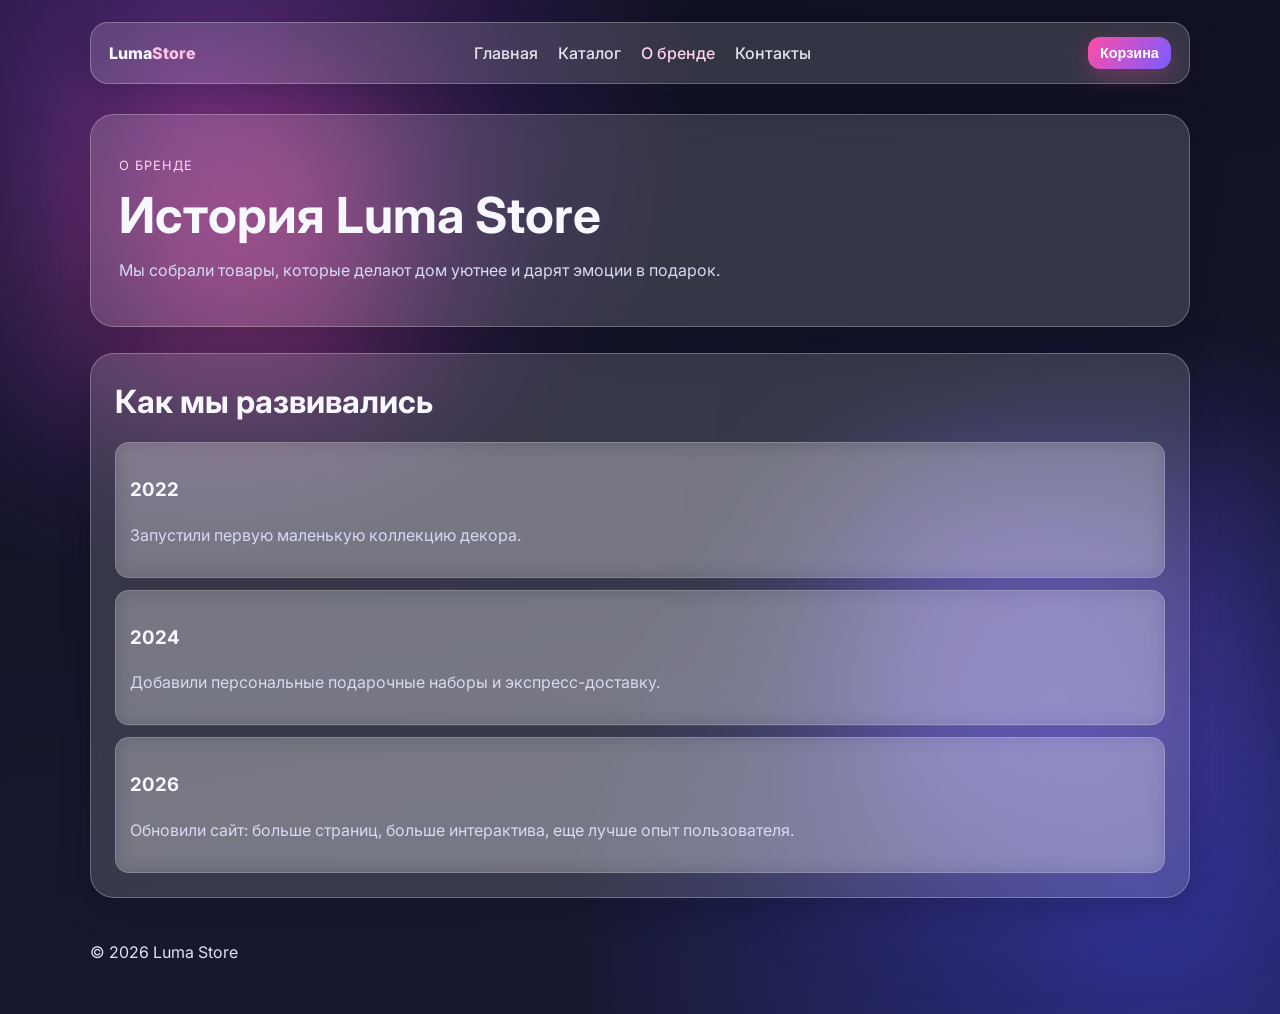
==== about.html @ 75762519 "Add files via upload" ====
<!doctype html>
<html lang="ru">
<head>
  <meta charset="UTF-8">
  <meta name="viewport" content="width=device-width, initial-scale=1.0">
  <meta name="description" content="О бренде Luma Store - философия, команда и ценности.">
  <title>Luma Store | О бренде</title>
  <link rel="preconnect" href="https://fonts.googleapis.com">
  <link rel="preconnect" href="https://fonts.gstatic.com" crossorigin>
  <link href="https://fonts.googleapis.com/css2?family=Inter:wght@400;500;700;800&display=swap" rel="stylesheet">
  <link rel="stylesheet" href="./styles.css">
</head>
<body>
  <a class="skip-link" href="#main-content">Перейти к контенту</a>
  <div class="bg-orb orb-1" aria-hidden="true"></div>
  <div class="bg-orb orb-2" aria-hidden="true"></div>

  <header class="container">
    <nav class="glass nav">
      <div class="logo">Luma<span>Store</span></div>
      <ul>
        <li><a href="./index.html">Главная</a></li>
        <li><a href="./catalog.html">Каталог</a></li>
        <li><a href="./about.html" aria-current="page">О бренде</a></li>
        <li><a href="./contacts.html">Контакты</a></li>
      </ul>
      <button class="btn btn-small magnetic">Корзина</button>
    </nav>
  </header>

  <main id="main-content" class="container">
    <section class="page-title glass reveal">
      <p class="overline">О бренде</p>
      <h1>История Luma Store</h1>
      <p class="muted">Мы собрали товары, которые делают дом уютнее и дарят эмоции в подарок.</p>
    </section>

    <section class="section glass reveal">
      <h2>Как мы развивались</h2>
      <div class="timeline">
        <article class="timeline-item glass-soft">
          <h3>2022</h3>
          <p class="muted">Запустили первую маленькую коллекцию декора.</p>
        </article>
        <article class="timeline-item glass-soft">
          <h3>2024</h3>
          <p class="muted">Добавили персональные подарочные наборы и экспресс-доставку.</p>
        </article>
        <article class="timeline-item glass-soft">
          <h3>2026</h3>
          <p class="muted">Обновили сайт: больше страниц, больше интерактива, еще лучше опыт пользователя.</p>
        </article>
      </div>
    </section>
  </main>

  <footer class="container footer">
    <p>© 2026 Luma Store</p>
  </footer>
  <script src="./app.js" defer></script>
</body>
</html>
---- styles.css ----
:root {
  --bg: #0f1021;
  --bg-2: #181a31;
  --glass: rgba(255, 255, 255, 0.15);
  --glass-strong: rgba(255, 255, 255, 0.2);
  --glass-border: rgba(255, 255, 255, 0.26);
  --text: #f7f7ff;
  --muted: #d8d9f3;
  --accent: #ff4da6;
  --accent-2: #7a5cff;
  --radius-xl: 24px;
  --radius-lg: 18px;
  --radius-md: 14px;
}

*,
*::before,
*::after { box-sizing: border-box; }

html, body { margin: 0; padding: 0; }

body {
  font-family: Inter, system-ui, -apple-system, Segoe UI, Roboto, sans-serif;
  color: var(--text);
  background:
    radial-gradient(circle at 15% 8%, #46266f 0%, rgba(70, 38, 111, 0) 35%),
    radial-gradient(circle at 90% 90%, #2e2f8d 0%, rgba(46, 47, 141, 0) 40%),
    linear-gradient(170deg, var(--bg) 0%, var(--bg-2) 100%);
  min-height: 100vh;
  line-height: 1.5;
  overflow-x: hidden;
}

.container {
  width: min(1100px, 92%);
  margin: 0 auto;
}

.skip-link {
  position: absolute;
  left: -999px;
}

.skip-link:focus {
  left: 10px;
  top: 10px;
  background: #fff;
  color: #111;
  padding: 8px 12px;
  border-radius: 8px;
}

.bg-orb {
  position: fixed;
  filter: blur(80px);
  z-index: -1;
  pointer-events: none;
  animation: floatOrb 9s ease-in-out infinite;
}

.orb-1 {
  width: 280px;
  height: 280px;
  top: 10%;
  left: 8%;
  background: rgba(255, 77, 166, 0.45);
}

.orb-2 {
  width: 340px;
  height: 340px;
  right: 6%;
  bottom: 8%;
  background: rgba(122, 92, 255, 0.4);
}

.glass {
  background: var(--glass);
  border: 1px solid var(--glass-border);
  backdrop-filter: blur(12px);
  -webkit-backdrop-filter: blur(12px);
  box-shadow: 0 10px 30px rgba(9, 11, 26, 0.25);
}

.glass-soft {
  background: var(--glass-strong);
  border: 1px solid rgba(255, 255, 255, 0.18);
  backdrop-filter: blur(9px);
  -webkit-backdrop-filter: blur(9px);
}

.nav {
  margin-top: 22px;
  padding: 14px 18px;
  border-radius: var(--radius-lg);
  display: flex;
  align-items: center;
  justify-content: space-between;
  gap: 20px;
  position: sticky;
  top: 12px;
  z-index: 20;
}

.logo {
  font-weight: 800;
}

.logo span {
  color: #ffc2e5;
}

.nav ul {
  list-style: none;
  display: flex;
  gap: 20px;
  margin: 0;
  padding: 0;
}

.nav a {
  color: var(--text);
  text-decoration: none;
  font-weight: 500;
  opacity: 0.9;
}

.nav a:hover,
.nav a[aria-current="page"] {
  opacity: 1;
  color: #ffd5ee;
}

.hero {
  margin-top: 24px;
  border-radius: var(--radius-xl);
  padding: 42px;
  display: grid;
  grid-template-columns: 1.4fr 0.8fr;
  gap: 20px;
  position: relative;
}

.overline {
  letter-spacing: .08em;
  text-transform: uppercase;
  font-size: .8rem;
  color: #ffd7ef;
}

h1 {
  font-size: clamp(1.9rem, 5vw, 3.1rem);
  line-height: 1.1;
  margin: 8px 0 14px;
}

h2 {
  margin: 0 0 8px;
  font-size: clamp(1.35rem, 3vw, 2rem);
}

.muted { color: var(--muted); }

.hero-actions {
  display: flex;
  gap: 12px;
  margin-top: 22px;
  flex-wrap: wrap;
}

.hero-card {
  border-radius: var(--radius-lg);
  padding: 20px;
  align-self: center;
  text-align: center;
}

.hero-card h2 {
  font-size: 2.2rem;
  margin: 4px 0;
}

.btn {
  border: 0;
  border-radius: 12px;
  padding: 11px 18px;
  color: #fff;
  text-decoration: none;
  font-weight: 700;
  background: linear-gradient(120deg, var(--accent), var(--accent-2));
  transition: transform .25s ease, box-shadow .25s ease, opacity .2s ease;
  box-shadow: 0 8px 24px rgba(255, 77, 166, 0.28);
  cursor: pointer;
  will-change: transform;
}

.btn:hover {
  transform: translateY(-2px);
}

.btn:active {
  transform: translateY(0);
  opacity: .9;
}

.btn-small {
  padding: 8px 12px;
  font-size: .9rem;
}

.btn-ghost {
  background: transparent;
  border: 1px solid rgba(255, 255, 255, .4);
  box-shadow: none;
}

.section {
  margin-top: 26px;
  padding: 24px;
  border-radius: var(--radius-xl);
}

.section-head {
  margin-bottom: 12px;
}

.grid {
  display: grid;
  gap: 14px;
  grid-template-columns: repeat(4, 1fr);
}

.grid-3 { grid-template-columns: repeat(3, 1fr); }

.card {
  border-radius: var(--radius-lg);
  padding: 14px;
  transition: transform .3s ease, border-color .3s ease;
}

.thumb {
  aspect-ratio: 4 / 3;
  border-radius: 12px;
  margin-bottom: 10px;
}

.thumb-1 { background: linear-gradient(145deg, #ff95cb, #925cff); }
.thumb-2 { background: linear-gradient(145deg, #95e4ff, #7a5cff); }
.thumb-3 { background: linear-gradient(145deg, #ffdb92, #ff4da6); }
.thumb-4 { background: linear-gradient(145deg, #b6ffa8, #5c82ff); }

.card:hover {
  transform: translateY(-4px);
  border-color: rgba(255, 255, 255, 0.5);
}

.row {
  display: flex;
  justify-content: space-between;
  align-items: center;
  gap: 10px;
}

.feature-list {
  display: grid;
  grid-template-columns: repeat(3, 1fr);
  gap: 12px;
}

.feature-list p {
  margin: 0;
  padding: 16px;
  border-radius: var(--radius-md);
  background: rgba(255, 255, 255, 0.08);
  border: 1px solid rgba(255, 255, 255, 0.16);
}

.feature-list strong {
  font-size: 2rem;
  line-height: 1;
  color: #ffd0eb;
}

details {
  border-radius: 14px;
  padding: 12px 14px;
  margin-top: 10px;
}

summary {
  cursor: pointer;
  font-weight: 600;
}

.footer {
  padding: 26px 0 34px;
  color: #dee0ff;
}

.page-title {
  margin-top: 30px;
  padding: 28px;
  border-radius: var(--radius-xl);
}

.chips {
  display: flex;
  flex-wrap: wrap;
  gap: 10px;
  margin: 14px 0 20px;
}

.chip {
  border: 1px solid rgba(255, 255, 255, .25);
  background: rgba(255, 255, 255, .08);
  color: var(--text);
  border-radius: 999px;
  padding: 8px 14px;
  cursor: pointer;
  transition: background .25s ease, transform .25s ease;
}

.chip.is-active,
.chip:hover {
  background: linear-gradient(120deg, rgba(255, 77, 166, 0.35), rgba(122, 92, 255, 0.35));
  transform: translateY(-1px);
}

.hide {
  display: none !important;
}

.marquee {
  margin-top: 26px;
  padding: 12px 0;
  overflow: hidden;
  border-radius: var(--radius-lg);
}

.marquee-track {
  display: flex;
  gap: 40px;
  width: max-content;
  animation: ticker 18s linear infinite;
}

.marquee-track span {
  color: #ffd7ef;
  font-weight: 600;
}

.floating-card {
  animation: floatCard 4.5s ease-in-out infinite;
}

.timeline {
  display: grid;
  gap: 12px;
  margin-top: 16px;
}

.timeline-item {
  padding: 14px;
  border-radius: var(--radius-md);
}

.contact-layout {
  display: grid;
  grid-template-columns: 1fr 1fr;
  gap: 14px;
}

.field {
  display: grid;
  gap: 6px;
  margin-bottom: 12px;
}

input,
textarea {
  width: 100%;
  border: 1px solid rgba(255, 255, 255, .25);
  background: rgba(255, 255, 255, .08);
  color: var(--text);
  border-radius: 12px;
  padding: 10px 12px;
  font: inherit;
}

input:focus,
textarea:focus {
  outline: 2px solid rgba(255, 77, 166, 0.8);
  outline-offset: 1px;
}

@keyframes ticker {
  from { transform: translateX(0); }
  to { transform: translateX(-50%); }
}

@keyframes floatCard {
  0%, 100% { transform: translateY(0); }
  50% { transform: translateY(-8px); }
}

@keyframes floatOrb {
  0%, 100% { transform: translate(0, 0); }
  50% { transform: translate(16px, -12px); }
}

.reveal {
  opacity: 0;
  transform: translateY(16px);
  transition: opacity .7s ease, transform .7s ease;
}

.reveal.visible {
  opacity: 1;
  transform: translateY(0);
}

@media (max-width: 980px) {
  .hero { grid-template-columns: 1fr; }
  .grid { grid-template-columns: repeat(2, 1fr); }
  .grid-3 { grid-template-columns: repeat(2, 1fr); }
  .feature-list { grid-template-columns: 1fr; }
  .contact-layout { grid-template-columns: 1fr; }
}

@media (max-width: 620px) {
  .nav { flex-wrap: wrap; }
  .nav ul { width: 100%; justify-content: space-between; }
  .grid { grid-template-columns: 1fr; }
  .grid-3 { grid-template-columns: 1fr; }
  .hero { padding: 22px; }
  .page-title { padding: 20px; }
}

@media (prefers-reduced-motion: reduce) {
  * {
    animation: none !important;
    transition: none !important;
    scroll-behavior: auto !important;
  }
  .reveal {
    opacity: 1;
    transform: none;
  }
}
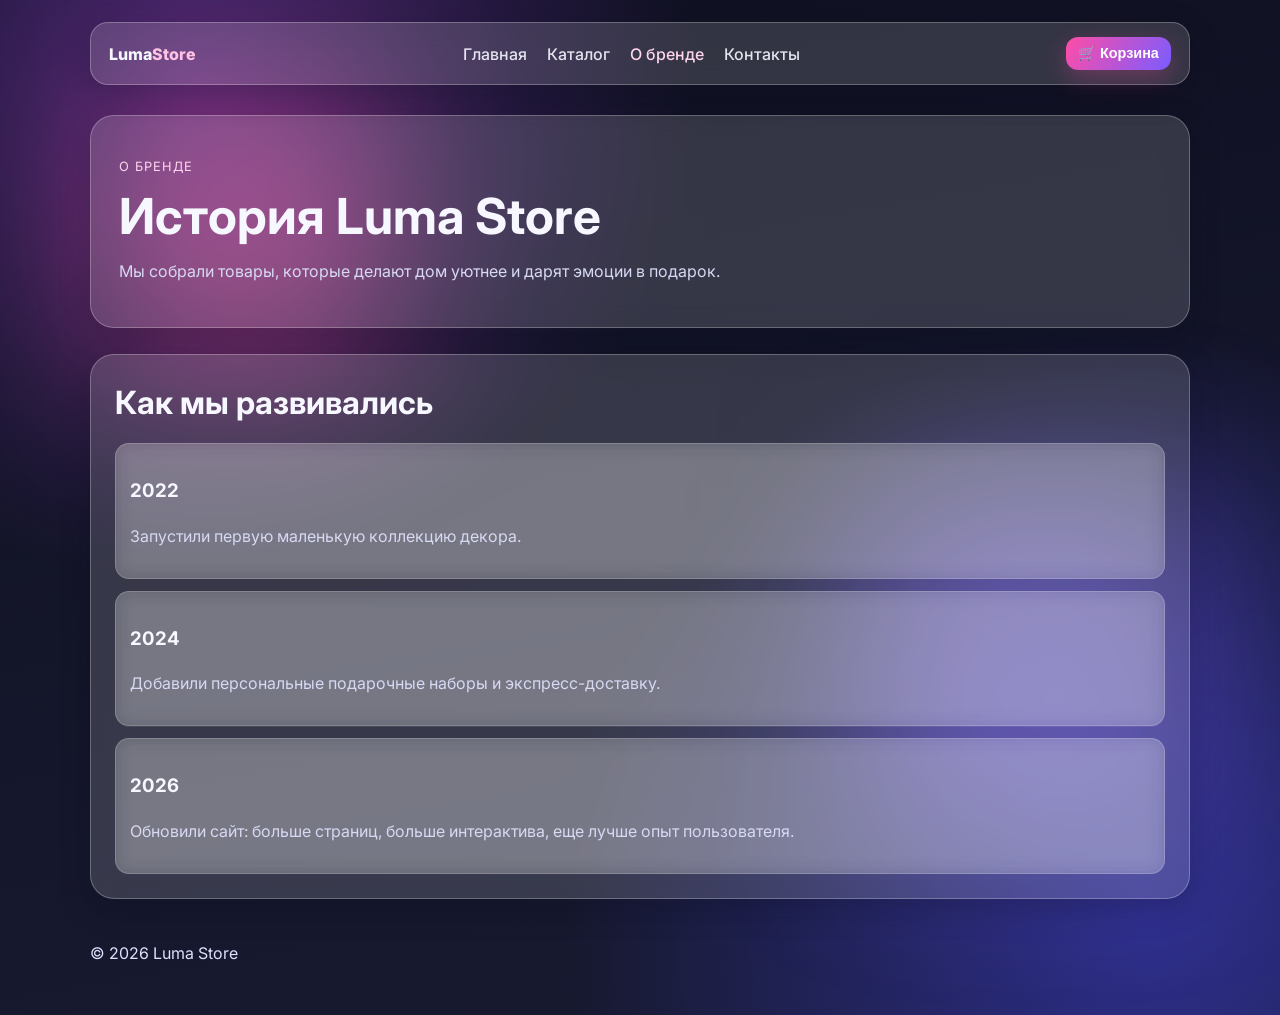
==== commit 7806316c: "Update about.html" ====
--- a/about.html
+++ b/about.html
@@ -24,7 +24,7 @@
         <li><a href="./about.html" aria-current="page">О бренде</a></li>
         <li><a href="./contacts.html">Контакты</a></li>
       </ul>
-      <button class="btn btn-small magnetic">Корзина</button>
+      <button class="btn btn-small magnetic">🛒 Корзина</button>
     </nav>
   </header>
 
